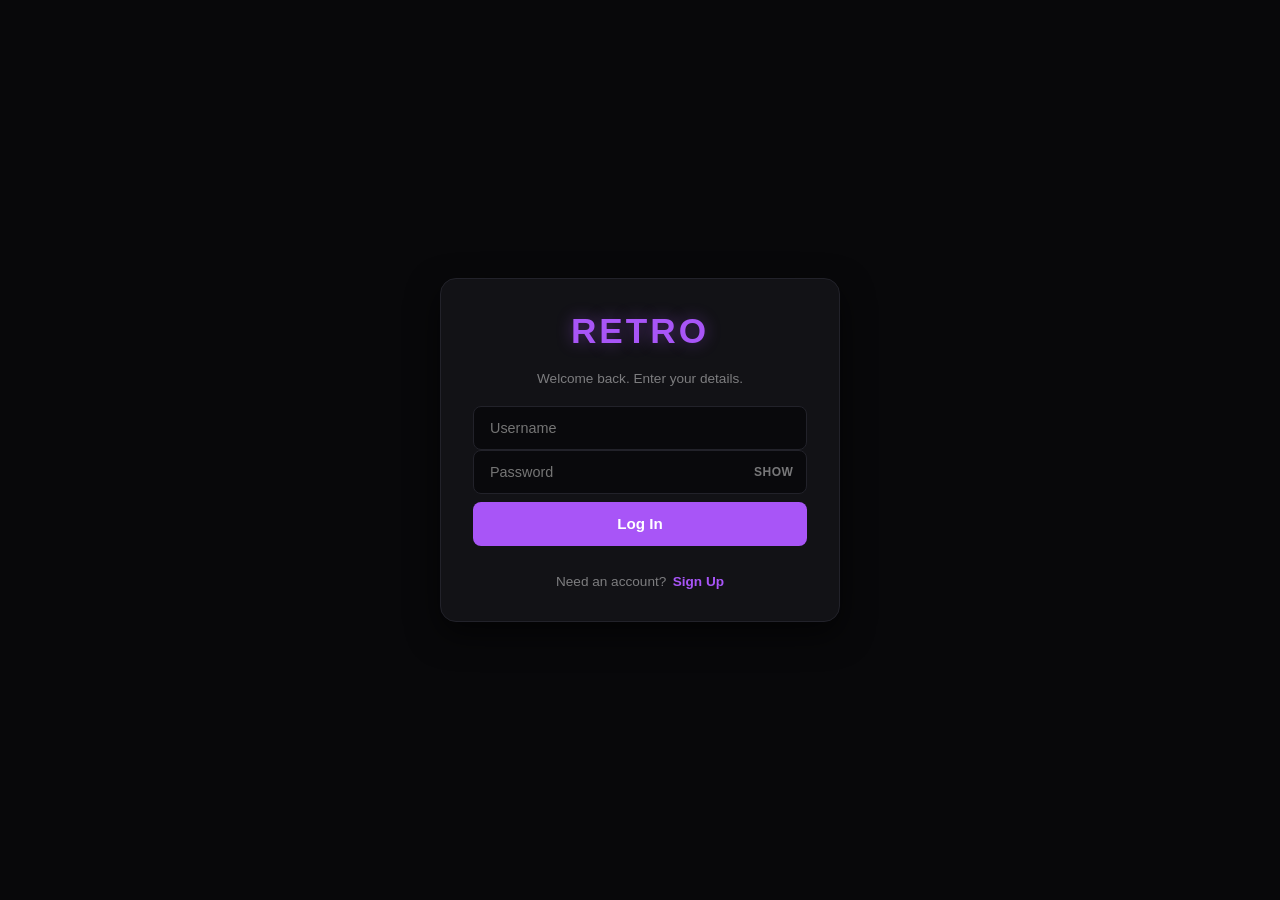
==== index.html @ e009e1a7 "Refactor handleCodeJoin and loadInbox functions" ====
<!DOCTYPE html>
<html lang="en">
<head>
<meta charset="UTF-8">
<meta name="viewport" content="width=device-width,initial-scale=1.0,maximum-scale=1.0,user-scalable=no">
<title>Inbox</title>
<link rel="stylesheet" href="style.css">
<link rel="manifest" href="manifest.json">
<link rel="icon" type="image/png" href="icon.png">
<link rel="apple-touch-icon" href="icon.png">
<meta name="theme-color" content="#000000">
<meta property="og:title" content="Retro">
<meta property="og:description" content="Chat freely and securely">
<meta property="og:image" content="icon.png">
<meta property="og:type" content="webapp">
</head>
<body class="inbox-page">

<div class="inbox-app-wrapper">
<header class="inbox-header">
<div class="inbox-brand">RETRO</div>
<div class="inbox-header-actions">
<button id="profile-btn" class="inbox-user-pill">User</button>
<button id="logout-btn" class="inbox-logout-btn">Logout</button>
</div>
</header>

<div class="code-search-box">
<div class="code-input-wrapper">
<input type="text" id="join-code-input" class="code-join-field" placeholder="ENTER CHAT CODE..." maxlength="12">
<button id="join-code-btn" class="join-btn">Search</button>
</div>
<div id="code-error" class="code-error-msg"></div>
</div>

<div class="inbox-section">
<div class="inbox-section-title"><span>DIRECT MESSAGES</span></div>
<div id="inbox-list" class="chat-list"><div class="empty-state">No direct messages yet.</div></div>
</div>
</div>

<div id="avatar-modal" class="retro-modal-overlay">
<div class="retro-modal-content avatar-view-content"><img id="modal-avatar-img" src="" alt="Avatar View"></div>
</div>

<div id="notif-modal" class="retro-modal-overlay">
<div class="retro-modal-content">
<h3>Enable Notifications</h3>
<p class="notif-modal-text">Get notified instantly when someone messages you on RETRO.</p>
<div class="modal-actions-row">
<button id="enable-notifs-btn" class="modal-submit-btn">Enable</button>
<button id="dismiss-notifs-btn" class="inbox-user-pill">Dismiss</button>
</div>
</div>
</div>

<script>
const API_BASE_URL='https://retro-backend-hnsv.onrender.com';
let activeUser='';

function logout(){localStorage.removeItem('username');localStorage.removeItem('retro_session');window.location.href='auth.html'}

function cleanPreviewText(text){
if(!text)return'';
let clean=text.trim();
if(clean.startsWith('[reply:')){const i=clean.indexOf(']');if(i!==-1)clean=clean.substring(i+1).trim()}
if(clean.includes('data:image/')||clean.startsWith('data:image'))return'🎨 Sticker';
if(clean.startsWith('[img]'))return'📷 Photo';
if(clean.startsWith('[sticker]'))return'🎨 Sticker';
if(clean.startsWith('[audio]'))return'🎙️ Voice note';
return clean;
}

async function fetchWithRetry(url,options={},retries=2,delay=1500){
let lastError;
for(let i=0;i<=retries;i++){
try{
const res=await fetch(url,options);
if(res.ok)return res;
lastError=new Error(`Server returned ${res.status}`);
}catch(err){lastError=err}
if(i<retries)await new Promise(r=>setTimeout(r,delay));
}
throw lastError||new Error('Network request failed');
}

function getChatCode(user){
let hash=0,str=user.toLowerCase().replace('@','')+'_retro_secret_salt';
for(let i=0;i<str.length;i++){hash=(hash<<5)-hash+str.charCodeAt(i);hash|=0}
return`RETRO-${Math.abs(hash).toString(36).toUpperCase().substring(0,5)}`;
}

window.addEventListener('DOMContentLoaded',()=>{
const rawActive=localStorage.getItem('username')||localStorage.getItem('retro_session')||'';
activeUser=rawActive.trim().replace('@','');
if(!activeUser){window.location.href='auth.html';return}

const profileBtn=document.getElementById('profile-btn'),logoutBtn=document.getElementById('logout-btn');
if(profileBtn){profileBtn.textContent=activeUser;profileBtn.addEventListener('click',()=>window.location.href='profile.html')}
if(logoutBtn)logoutBtn.addEventListener('click',logout);

const joinCodeInput=document.getElementById('join-code-input'),joinCodeBtn=document.getElementById('join-code-btn'),codeError=document.getElementById('code-error');

async function handleCodeJoin(){
const inputCode=joinCodeInput.value.trim().toUpperCase();
if(!inputCode)return;

joinCodeBtn.disabled=true;
joinCodeBtn.textContent='Searching...';
if(codeError)codeError.style.display='none';

try{
const res=await fetchWithRetry(`${API_BASE_URL}/api/users`);
const users=await res.json();
const userList=Array.isArray(users)?users:(users.users||users.data||[]);

const matchedUser=userList.find(u=>{
const username=(typeof u==='string'?u:u.username||u.name||'').trim().replace('@','');
return username&&getChatCode(username)===inputCode;
});

if(matchedUser){
const targetUsername=(typeof matchedUser==='string'?matchedUser:(matchedUser.username||matchedUser.name)).trim().replace('@','');

if(targetUsername.toLowerCase()===activeUser.toLowerCase()){
if(codeError){codeError.textContent='You cannot chat with yourself!';codeError.style.display='block'}
joinCodeBtn.disabled=false;
joinCodeBtn.textContent='Search';
return;
}

window.location.href=`chat.html?user=${encodeURIComponent(targetUsername)}`;
}else{
if(codeError){codeError.textContent='Invalid Code. Check and Try again';codeError.style.display='block'}
joinCodeBtn.disabled=false;
joinCodeBtn.textContent='Search';
}
}catch(err){
console.error('Error resolving code:',err);
if(codeError){codeError.textContent='Invalid Code. Check and Try again';codeError.style.display='block'}
joinCodeBtn.disabled=false;
joinCodeBtn.textContent='Search';
}
}

if(joinCodeBtn)joinCodeBtn.addEventListener('click',handleCodeJoin);
if(joinCodeInput)joinCodeInput.addEventListener('keypress',e=>{if(e.key==='Enter')handleCodeJoin()});

const dismissNotifsBtn=document.getElementById('dismiss-notifs-btn');
if(dismissNotifsBtn)dismissNotifsBtn.addEventListener('click',()=>document.getElementById('notif-modal')?.classList.remove('active'));

loadInbox();
setInterval(loadInbox,4000);
});

async function loadInbox(){
if(!activeUser)return;

const inboxList=document.getElementById('inbox-list');
if(!inboxList)return;

const emptyNoticeHtml='<div class="empty-state">No direct messages yet.</div>';

try{
const response=await fetch(`${API_BASE_URL}/api/conversations?username=${encodeURIComponent(activeUser)}`);
if(!response.ok)return;

const data=await response.json();
const conversations=data.conversations||[];

if(!conversations.length){
inboxList.innerHTML=emptyNoticeHtml;
return;
}

const conversationData=await Promise.all(conversations.map(async conv=>{
const otherUser=conv.other_user;
let pfpUrl=localStorage.getItem(`retro_pfp_${otherUser.toLowerCase()}`);

try{
const userRes=await fetch(`${API_BASE_URL}/api/users/${encodeURIComponent(otherUser)}?t=${Date.now()}`);
if(userRes.ok){
const userData=await userRes.json();
const freshPfp=userData.pfpUrl||userData.photoURL||userData.pfp||userData.avatar||userData.profile_picture||userData.profilePic||userData.image;
if(freshPfp){
pfpUrl=freshPfp;
localStorage.setItem(`retro_pfp_${otherUser.toLowerCase()}`,freshPfp);
}
}
}catch(err){console.error(`Error loading avatar for ${otherUser}:`,err)}

return{...conv,pfpUrl};
}));

inboxList.innerHTML=conversationData.map(conv=>{
const otherUser=conv.other_user,cachedPfp=conv.pfpUrl;

return`<div class="chat-card" onclick="window.location.href='chat.html?user=${encodeURIComponent(otherUser)}'">
<div class="inbox-card-avatar">
${cachedPfp?`<img src="${cachedPfp}" class="inbox-avatar-img" alt="${otherUser}" onerror="this.style.display='none';this.nextElementSibling.style.display='flex';"><span style="display:none;">${otherUser.charAt(0).toUpperCase()}</span>`:`<span>${otherUser.charAt(0).toUpperCase()}</span>`}
</div>
<div class="inbox-card-content">
<div class="inbox-card-header"><div class="inbox-card-username">${otherUser}</div></div>
<div class="inbox-card-preview">${cleanPreviewText(conv.last_message)}</div>
</div>
</div>`;
}).join('');

}catch(err){
console.error('Error loading inbox:',err);
}
}
</script>
</body>
</html>
---- style.css ----
/* ==========================================================================
   1. RESET & CORE VARIABLES
   ========================================================================== */
:root {
  --bg-color: #08080a;
  --card-bg: #121216;
  --card-border: #22222a;
  --accent-purple: #a855f7;
  --accent-purple-glow: rgba(168, 85, 247, 0.4);
  --accent-hover: #7c3aed;
  --text-main: #ffffff;
  --text-sub: rgba(255, 255, 255, 0.45);
  --error-red: #ef4444;
  --glass-bg: rgba(255, 255, 255, 0.03);
  --glass-border: rgba(255, 255, 255, 0.08);
  --glass-blur: blur(16px);
}

* {
  box-sizing: border-box;
  margin: 0;
  padding: 0;
  font-family: -apple-system, BlinkMacSystemFont, "Segoe UI", Roboto, Helvetica, Arial, sans-serif;
  /* Prevent Android blue tap highlight for native feel */
  -webkit-tap-highlight-color: transparent; 
}

html, body {
  background-color: var(--bg-color);
  color: var(--text-main);
  width: 100%;
  overflow-x: hidden;
}

/* ==========================================================================
   2. AUTHENTICATION (AUTH.HTML)
   ========================================================================== */
body.auth-body {
  min-height: 100vh;
  min-height: 100dvh;
  padding: 1rem;
  display: flex;
  justify-content: center;
  align-items: center;
  overflow-y: auto; /* Allow scroll on very tiny screens */
}

.auth-card {
  width: 100%;
  max-width: 400px;
  background: var(--card-bg);
  border: 1px solid var(--card-border);
  border-radius: 16px;
  padding: 2rem;
  display: flex;
  flex-direction: column;
  gap: 1.25rem;
  box-shadow: 0 12px 32px rgba(0, 0, 0, 0.6);
  text-align: center;
}

.auth-card .logo {
  font-size: 2.2rem;
  font-weight: 900;
  letter-spacing: 3px;
  color: var(--accent-purple);
  text-shadow: 0 0 16px var(--accent-purple-glow);
  user-select: none;
}

.auth-subtitle {
  font-size: 0.85rem;
  color: var(--text-sub);
}

.auth-card .form-group {
  position: relative;
  display: flex;
  flex-direction: column;
  gap: 0.4rem;
  width: 100%;
}

.input-field {
  width: 100%;
  background: #09090c;
  border: 1px solid var(--card-border);
  color: #fff;
  padding: 0.8rem 1rem;
  padding-right: 3.5rem;
  border-radius: 8px;
  font-size: 0.9rem;
  outline: none;
  transition: border-color 0.2s ease, box-shadow 0.2s ease;
}

.input-field:focus {
  border-color: var(--accent-purple);
  box-shadow: 0 0 10px var(--accent-purple-glow);
}

.toggle-password {
  position: absolute;
  right: 0.85rem;
  top: 50%;
  transform: translateY(-50%);
  font-size: 0.75rem;
  font-weight: 700;
  color: var(--text-sub);
  cursor: pointer;
  user-select: none;
  letter-spacing: 0.5px;
  transition: color 0.2s ease;
  touch-action: manipulation;
}

.toggle-password:hover {
  color: var(--accent-purple);
}

.auth-btn {
  width: 100%;
  background: var(--accent-purple);
  border: none;
  color: #fff;
  padding: 0.85rem;
  border-radius: 8px;
  font-weight: 800;
  font-size: 0.95rem;
  cursor: pointer;
  margin-top: 0.5rem;
  transition: background 0.2s ease, box-shadow 0.2s ease;
  touch-action: manipulation;
  user-select: none;
}

.auth-btn:hover {
  background: var(--accent-hover);
  box-shadow: 0 0 14px var(--accent-purple-glow);
}

.auth-btn:disabled {
  opacity: 0.6;
  cursor: not-allowed;
}

.error-msg {
  font-size: 0.8rem;
  text-align: center;
  display: none;
  word-break: break-word;
}

.switch-mode {
  font-size: 0.85rem;
  color: var(--text-sub);
  display: flex;
  justify-content: center;
  gap: 0.4rem;
  margin-top: 0.5rem;
  user-select: none;
}

.switch-link {
  color: var(--accent-purple);
  font-weight: 700;
  cursor: pointer;
  transition: color 0.2s ease;
  touch-action: manipulation;
}

.switch-link:hover {
  color: #c4b5fd;
  text-decoration: underline;
}

/* ==========================================================================
   3. INBOX PAGE (INDEX.HTML)
   ========================================================================== */
body.inbox-page {
  height: 100vh;
  height: 100dvh;
  overflow: hidden; /* Lock body scrolling for native app feel */
}

.inbox-app-wrapper {
  width: 100%;
  max-width: 100%; /* Stretch edge-to-edge completely */
  height: 100%;
  display: flex;
  flex-direction: column;
  gap: 1rem;
  padding: 1rem;
}

.inbox-header {
  display: flex;
  justify-content: space-between;
  align-items: center;
  
  /* Optimized spacing and padding for the sticky layout */
  padding-top: 4px;
  padding-bottom: 12px; 
  margin-bottom: 2px;
  border-bottom: 1px solid rgba(255, 255, 255, 0.1);
  
  /* Makes it static at the top like a native app */
  position: sticky;
  top: 0;
  
  /* Prevents scrolling messages from showing behind the header */
  background-color: var(--bg-color); 
  z-index: 100; 
  
  flex-shrink: 0;
  user-select: none;
}

.inbox-brand {
  font-size: 1.5rem;
  font-weight: 900;
  letter-spacing: 2px;
  color: var(--accent-purple);
  text-shadow: 0 0 12px var(--accent-purple-glow);
}

.inbox-header-actions {
  display: flex;
  gap: 0.5rem;
}

.inbox-user-pill, .inbox-logout-btn {
  background: var(--card-bg);
  border: 1px solid var(--card-border);
  color: var(--text-main);
  padding: 0.45rem 0.85rem;
  border-radius: 8px;
  font-weight: 600;
  font-size: 0.85rem;
  cursor: pointer;
  transition: all 0.2s ease;
  touch-action: manipulation;
}

.inbox-user-pill:hover, .inbox-logout-btn:hover {
  border-color: var(--accent-purple);
  background: rgba(168, 85, 247, 0.1);
}

.code-search-box {
  background-color: var(--card-bg);
  border: 1px solid var(--card-border);
  border-radius: 12px;
  padding: 0.75rem 0.85rem;
  display: flex;
  flex-direction: column;
  gap: 0.5rem;
  flex-shrink: 0;
}

.code-input-wrapper {
  display: flex;
  gap: 0.5rem;
}

.code-join-field {
  flex: 1;
  background: #09090c;
  border: 1px solid var(--card-border);
  color: #fff;
  padding: 0.75rem 1rem;
  border-radius: 8px;
  font-size: 0.85rem;
  letter-spacing: 1px;
  text-transform: uppercase;
  outline: none;
  transition: border-color 0.2s ease, box-shadow 0.2s ease;
}

.code-join-field:focus {
  border-color: var(--accent-purple);
  box-shadow: 0 0 10px var(--accent-purple-glow);
}

.join-btn {
  background: var(--accent-purple);
  border: none;
  color: #fff;
  padding: 0.75rem 1.25rem;
  border-radius: 8px;
  font-weight: 700;
  cursor: pointer;
  transition: background 0.2s ease;
  white-space: nowrap;
  touch-action: manipulation;
  user-select: none;
}

.join-btn:hover {
  background: var(--accent-hover);
}

.join-btn:disabled {
  opacity: 0.6;
  cursor: not-allowed;
}

.code-error-msg {
  color: var(--error-red);
  font-size: 0.8rem;
  display: none;
}

.inbox-section {
  flex: 1; /* Take up remaining height */
  display: flex;
  flex-direction: column;
  gap: 0.5rem;
  min-height: 0; /* Critical fix for nested flexbox scrolling */
}

.inbox-section-title {
  display: flex;
  justify-content: space-between;
  align-items: center;
  font-size: 0.75rem;
  font-weight: 700;
  letter-spacing: 1px;
  color: var(--text-sub);
  flex-shrink: 0;
  user-select: none;
  padding: 0 0.2rem;
}

.chat-list {
  flex: 1;
  display: flex;
  flex-direction: column;
  gap: 0.6rem;
  overflow-y: auto; /* Scroll only this container */
  -webkit-overflow-scrolling: touch; /* Momentum scrolling for iOS */
  padding-bottom: 1.25rem;
  padding-right: 4px;
  padding-left: 2px;
}

/* Custom Scrollbar for Inbox List */
.chat-list::-webkit-scrollbar {
  width: 4px;
}
.chat-list::-webkit-scrollbar-thumb {
  background: var(--glass-border);
  border-radius: 10px;
}
.chat-list::-webkit-scrollbar-track {
  background: transparent;
}

.chat-card {
  background: var(--card-bg);
  border: 1px solid var(--card-border);
  padding: 0.75rem 0.85rem;
  border-radius: 12px;
  display: flex;
  align-items: center;
  gap: 0.8rem;
  cursor: pointer;
  transition: all 0.2s ease;
  flex-shrink: 0;
  user-select: none;
  touch-action: manipulation;
}

.chat-card:hover {
  border-color: rgba(168, 85, 247, 0.5);
  background: rgba(255, 255, 255, 0.02);
}

.inbox-card-avatar {
  width: 44px;
  height: 44px;
  border-radius: 50%;
  background: rgba(168, 85, 247, 0.15);
  border: 1px solid rgba(168, 85, 247, 0.3);
  display: flex;
  align-items: center;
  justify-content: center;
  font-weight: 700;
  color: var(--accent-purple);
  flex-shrink: 0;
  overflow: hidden;
}

.inbox-avatar-img {
  width: 100%;
  height: 100%;
  object-fit: cover;
}

.inbox-card-content {
  flex: 1;
  overflow: hidden;
}

.inbox-card-header {
  display: flex;
  justify-content: space-between;
  align-items: center;
}

.inbox-card-username {
  font-weight: 700;
  font-size: 0.95rem;
  color: #ffffff;
}

.inbox-card-preview {
  font-size: 0.82rem;
  color: var(--text-sub);
  white-space: nowrap;
  overflow: hidden;
  text-overflow: ellipsis;
  margin-top: 2px;
}

.empty-state {
  font-size: 0.82rem;
  color: var(--text-sub);
  font-style: italic;
  padding: 1rem;
  background: var(--glass-bg);
  border: 1px dashed var(--glass-border);
  border-radius: 10px;
  text-align: center;
  user-select: none;
}

/* ==========================================================================
   4. MODALS & OVERLAYS
   ========================================================================== */
.retro-modal-overlay {
  display: none;
  position: fixed;
  top: 0;
  left: 0;
  width: 100vw;
  height: 100vh;
  height: 100dvh;
  background: rgba(0, 0, 0, 0.8);
  backdrop-filter: var(--glass-blur);
  -webkit-backdrop-filter: var(--glass-blur);
  z-index: 1000;
  justify-content: center;
  align-items: center;
  padding: 1rem;
}

.retro-modal-overlay.active {
  display: flex;
}

.retro-modal-content {
  background: var(--card-bg);
  border: 1px solid var(--card-border);
  border-radius: 14px;
  width: 100%;
  max-width: 400px;
  padding: 1.25rem;
  display: flex;
  flex-direction: column;
  gap: 1rem;
  box-shadow: 0 10px 25px rgba(0, 0, 0, 0.7);
}

.modal-submit-btn {
  background: var(--accent-purple);
  border: none;
  color: #fff;
  padding: 0.75rem;
  border-radius: 8px;
  font-weight: 700;
  cursor: pointer;
  width: 100%;
  touch-action: manipulation;
  user-select: none;
}

.modal-submit-btn:hover {
  background: var(--accent-hover);
}

.notif-modal-text {
  font-size: 0.85rem;
  color: var(--text-sub);
}

.modal-actions-row {
  display: flex;
  gap: 10px;
}
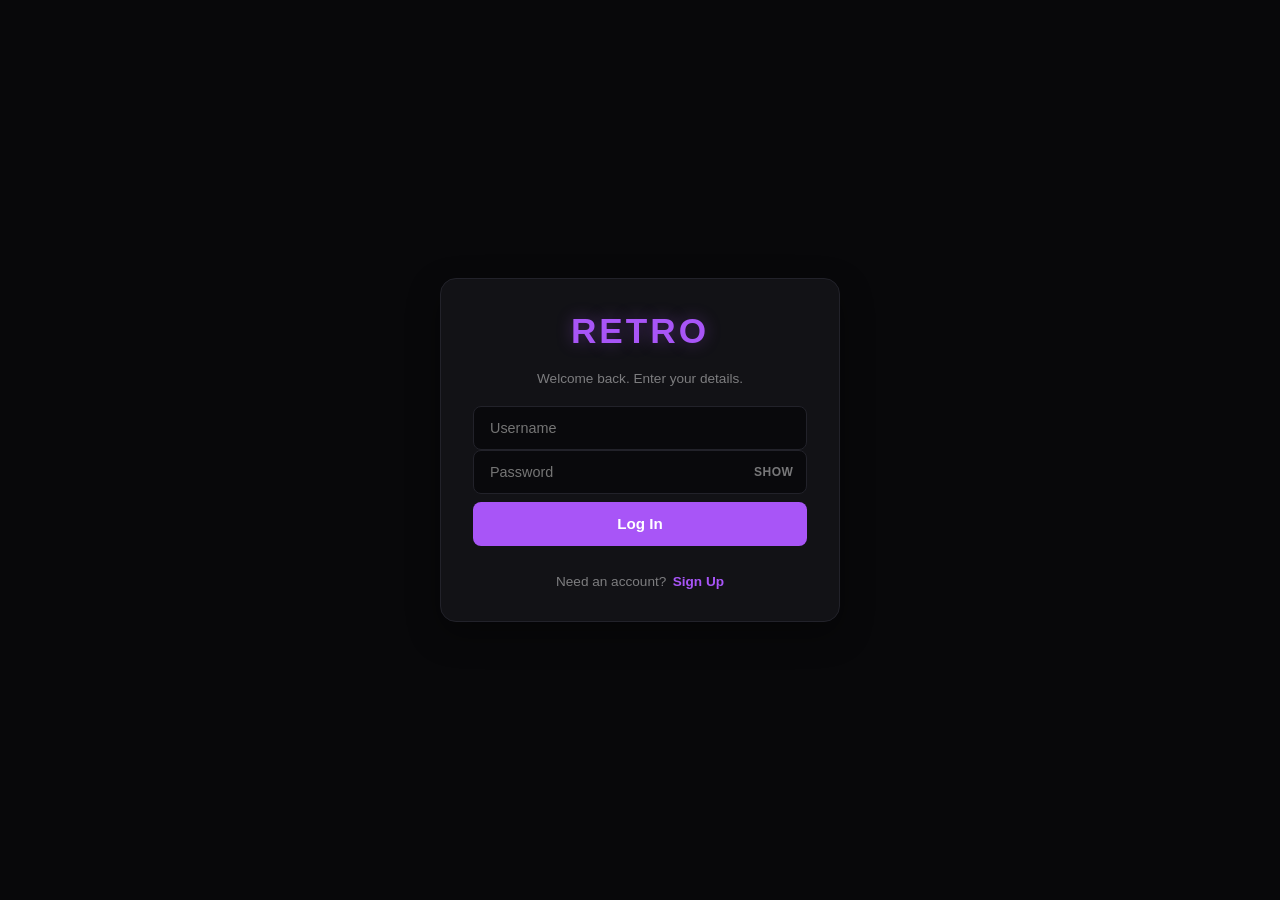
==== commit 69ef209c: "Update index.html" ====
--- a/index.html
+++ b/index.html
@@ -13,29 +13,40 @@
 <meta property="og:description" content="Chat freely and securely">
 <meta property="og:image" content="icon.png">
 <meta property="og:type" content="webapp">
+  <script src="theme.js"></script>
 </head>
 <body class="inbox-page">
 
 <div class="inbox-app-wrapper">
 <header class="inbox-header">
 <div class="inbox-brand">RETRO</div>
-<div class="inbox-header-actions">
-<button id="profile-btn" class="inbox-user-pill">User</button>
-<button id="logout-btn" class="inbox-logout-btn">Logout</button>
+<div class="inbox-header-icons">
+<button id="search-btn" class="header-icon-btn" aria-label="Search">
+<svg viewBox="0 0 24 24"><circle cx="11" cy="11" r="6.5"/><path d="m16 16 5 5"/></svg>
+</button>
+<button id="profile-btn" class="header-icon-btn" aria-label="Profile">
+<svg viewBox="0 0 24 24"><circle cx="12" cy="8" r="3.5"/><path d="M5 21c.7-4 3-6 7-6s6.3 2 7 6"/></svg>
+</button>
 </div>
 </header>
-
-<div class="code-search-box">
-<div class="code-input-wrapper">
-<input type="text" id="join-code-input" class="code-join-field" placeholder="ENTER CHAT CODE..." maxlength="12">
-<button id="join-code-btn" class="join-btn">Search</button>
-</div>
-<div id="code-error" class="code-error-msg"></div>
-</div>
 
 <div class="inbox-section">
 <div class="inbox-section-title"><span>DIRECT MESSAGES</span></div>
 <div id="inbox-list" class="chat-list"><div class="empty-state">No direct messages yet.</div></div>
+</div>
+</div>
+
+<!-- SEARCH MODAL -->
+<div id="search-modal" class="retro-modal-overlay">
+<div class="retro-modal-content search-modal-content">
+<button id="close-search-btn" class="modal-close-btn">×</button>
+<h3>Find Someone</h3>
+<p class="notif-modal-text">Enter their private chat code.</p>
+<div class="code-input-wrapper">
+<input type="text" id="join-code-input" class="code-join-field" placeholder="RETRO-XXXXX" maxlength="11">
+<button id="join-code-btn" class="join-btn">Search</button>
+</div>
+<div id="code-error" class="code-error-msg"></div>
 </div>
 </div>
 
@@ -54,11 +65,27 @@
 </div>
 </div>
 
+<nav class="bottom-nav">
+<a href="index.html" class="bottom-nav-item active">
+<span class="bottom-nav-icon"><svg viewBox="0 0 24 24"><path d="M4 5h16v11H8l-4 4V5Z"/><path d="M8 9h8M8 12h5"/></svg></span><span>Chats</span>
+</a>
+
+<a href="groups.html" class="bottom-nav-item">
+<span class="bottom-nav-icon"><svg viewBox="0 0 24 24"><circle cx="9" cy="8" r="3"/><circle cx="17" cy="9" r="2.5"/><path d="M3.5 20c.5-4 2.3-6 5.5-6s5 2 5.5 6M14 15c3-.5 5.5 1.2 6.5 5"/></svg></span><span>Groups</span>
+</a>
+
+<a href="calls.html" class="bottom-nav-item">
+<span class="bottom-nav-icon"><svg viewBox="0 0 24 24"><path d="M7 4l3 3-2 2c1.2 2.5 3.5 4.8 6 6l2-2 3 3-1.5 2c-.5.7-1.4 1-2.2.8C9.5 17.5 6.5 14.5 5.2 8.7 5 7.9 5.3 7 6 6.5L7 4Z"/></svg></span><span>Calls</span>
+</a>
+
+<a href="games.html" class="bottom-nav-item">
+<span class="bottom-nav-icon"><svg viewBox="0 0 24 24"><path d="M6.5 8h11c2.2 0 3.7 1.6 4 3.7l.5 3.8c.3 2.1-1.3 3.5-3 2.5l-3.2-2H8.2l-3.2 2c-1.7 1-3.3-.4-3-2.5l.5-3.8C2.8 9.6 4.3 8 6.5 8Z"/><path d="M7 11v4M5 13h4M16.5 12.5h.01M19 14.5h.01"/></svg></span><span>Games</span>
+</a>
+</nav>
+
 <script>
 const API_BASE_URL='https://retro-backend-hnsv.onrender.com';
 let activeUser='';
-
-function logout(){localStorage.removeItem('username');localStorage.removeItem('retro_session');window.location.href='auth.html'}
 
 function cleanPreviewText(text){
 if(!text)return'';
@@ -74,11 +101,8 @@
 async function fetchWithRetry(url,options={},retries=2,delay=1500){
 let lastError;
 for(let i=0;i<=retries;i++){
-try{
-const res=await fetch(url,options);
-if(res.ok)return res;
-lastError=new Error(`Server returned ${res.status}`);
-}catch(err){lastError=err}
+try{const res=await fetch(url,options);if(res.ok)return res;lastError=new Error(`Server returned ${res.status}`)}
+catch(err){lastError=err}
 if(i<retries)await new Promise(r=>setTimeout(r,delay));
 }
 throw lastError||new Error('Network request failed');
@@ -95,25 +119,25 @@
 activeUser=rawActive.trim().replace('@','');
 if(!activeUser){window.location.href='auth.html';return}
 
-const profileBtn=document.getElementById('profile-btn'),logoutBtn=document.getElementById('logout-btn');
-if(profileBtn){profileBtn.textContent=activeUser;profileBtn.addEventListener('click',()=>window.location.href='profile.html')}
-if(logoutBtn)logoutBtn.addEventListener('click',logout);
-
-const joinCodeInput=document.getElementById('join-code-input'),joinCodeBtn=document.getElementById('join-code-btn'),codeError=document.getElementById('code-error');
+document.getElementById('profile-btn')?.addEventListener('click',()=>window.location.href='profile.html');
+
+const modal=document.getElementById('search-modal');
+const searchInput=document.getElementById('join-code-input');
+const searchBtn=document.getElementById('join-code-btn');
+const codeError=document.getElementById('code-error');
+
+document.getElementById('search-btn')?.addEventListener('click',()=>{modal.classList.add('active');searchInput.focus()});
+document.getElementById('close-search-btn')?.addEventListener('click',()=>modal.classList.remove('active'));
 
 async function handleCodeJoin(){
-const inputCode=joinCodeInput.value.trim().toUpperCase();
+const inputCode=searchInput.value.trim().toUpperCase();
 if(!inputCode)return;
-
-joinCodeBtn.disabled=true;
-joinCodeBtn.textContent='Searching...';
-if(codeError)codeError.style.display='none';
+searchBtn.disabled=true;searchBtn.textContent='...';codeError.style.display='none';
 
 try{
 const res=await fetchWithRetry(`${API_BASE_URL}/api/users`);
 const users=await res.json();
 const userList=Array.isArray(users)?users:(users.users||users.data||[]);
-
 const matchedUser=userList.find(u=>{
 const username=(typeof u==='string'?u:u.username||u.name||'').trim().replace('@','');
 return username&&getChatCode(username)===inputCode;
@@ -121,33 +145,21 @@
 
 if(matchedUser){
 const targetUsername=(typeof matchedUser==='string'?matchedUser:(matchedUser.username||matchedUser.name)).trim().replace('@','');
-
 if(targetUsername.toLowerCase()===activeUser.toLowerCase()){
-if(codeError){codeError.textContent='You cannot chat with yourself!';codeError.style.display='block'}
-joinCodeBtn.disabled=false;
-joinCodeBtn.textContent='Search';
-return;
-}
-
-window.location.href=`chat.html?user=${encodeURIComponent(targetUsername)}`;
+codeError.textContent='You cannot chat with yourself!';codeError.style.display='block';
+}else window.location.href=`chat.html?user=${encodeURIComponent(targetUsername)}`;
 }else{
-if(codeError){codeError.textContent='Invalid Code. Check and Try again';codeError.style.display='block'}
-joinCodeBtn.disabled=false;
-joinCodeBtn.textContent='Search';
+codeError.textContent='Invalid Code. Check and Try again';codeError.style.display='block';
 }
 }catch(err){
-console.error('Error resolving code:',err);
-if(codeError){codeError.textContent='Invalid Code. Check and Try again';codeError.style.display='block'}
-joinCodeBtn.disabled=false;
-joinCodeBtn.textContent='Search';
-}
-}
-
-if(joinCodeBtn)joinCodeBtn.addEventListener('click',handleCodeJoin);
-if(joinCodeInput)joinCodeInput.addEventListener('keypress',e=>{if(e.key==='Enter')handleCodeJoin()});
-
-const dismissNotifsBtn=document.getElementById('dismiss-notifs-btn');
-if(dismissNotifsBtn)dismissNotifsBtn.addEventListener('click',()=>document.getElementById('notif-modal')?.classList.remove('active'));
+console.error(err);codeError.textContent='Invalid Code. Check and Try again';codeError.style.display='block';
+}
+searchBtn.disabled=false;searchBtn.textContent='Search';
+}
+
+searchBtn?.addEventListener('click',handleCodeJoin);
+searchInput?.addEventListener('keypress',e=>{if(e.key==='Enter')handleCodeJoin()});
+document.getElementById('dismiss-notifs-btn')?.addEventListener('click',()=>document.getElementById('notif-modal')?.classList.remove('active'));
 
 loadInbox();
 setInterval(loadInbox,4000);
@@ -155,61 +167,42 @@
 
 async function loadInbox(){
 if(!activeUser)return;
-
 const inboxList=document.getElementById('inbox-list');
 if(!inboxList)return;
-
-const emptyNoticeHtml='<div class="empty-state">No direct messages yet.</div>';
-
 try{
 const response=await fetch(`${API_BASE_URL}/api/conversations?username=${encodeURIComponent(activeUser)}`);
 if(!response.ok)return;
-
-const data=await response.json();
-const conversations=data.conversations||[];
-
-if(!conversations.length){
-inboxList.innerHTML=emptyNoticeHtml;
-return;
-}
+const data=await response.json(),conversations=data.conversations||[];
+if(!conversations.length){inboxList.innerHTML='<div class="empty-state">No direct messages yet.</div>';return}
 
 const conversationData=await Promise.all(conversations.map(async conv=>{
 const otherUser=conv.other_user;
 let pfpUrl=localStorage.getItem(`retro_pfp_${otherUser.toLowerCase()}`);
-
 try{
 const userRes=await fetch(`${API_BASE_URL}/api/users/${encodeURIComponent(otherUser)}?t=${Date.now()}`);
 if(userRes.ok){
 const userData=await userRes.json();
 const freshPfp=userData.pfpUrl||userData.photoURL||userData.pfp||userData.avatar||userData.profile_picture||userData.profilePic||userData.image;
-if(freshPfp){
-pfpUrl=freshPfp;
-localStorage.setItem(`retro_pfp_${otherUser.toLowerCase()}`,freshPfp);
-}
-}
-}catch(err){console.error(`Error loading avatar for ${otherUser}:`,err)}
-
+if(freshPfp){pfpUrl=freshPfp;localStorage.setItem(`retro_pfp_${otherUser.toLowerCase()}`,freshPfp)}
+}
+}catch(err){console.error(err)}
 return{...conv,pfpUrl};
 }));
 
 inboxList.innerHTML=conversationData.map(conv=>{
 const otherUser=conv.other_user,cachedPfp=conv.pfpUrl;
-
 return`<div class="chat-card" onclick="window.location.href='chat.html?user=${encodeURIComponent(otherUser)}'">
-<div class="inbox-card-avatar">
-${cachedPfp?`<img src="${cachedPfp}" class="inbox-avatar-img" alt="${otherUser}" onerror="this.style.display='none';this.nextElementSibling.style.display='flex';"><span style="display:none;">${otherUser.charAt(0).toUpperCase()}</span>`:`<span>${otherUser.charAt(0).toUpperCase()}</span>`}
-</div>
-<div class="inbox-card-content">
-<div class="inbox-card-header"><div class="inbox-card-username">${otherUser}</div></div>
-<div class="inbox-card-preview">${cleanPreviewText(conv.last_message)}</div>
-</div>
+<div class="inbox-card-avatar">${cachedPfp?`<img src="${cachedPfp}" class="inbox-avatar-img" alt="${otherUser}" onerror="this.style.display='none';this.nextElementSibling.style.display='flex';"><span style="display:none;">${otherUser.charAt(0).toUpperCase()}</span>`:`<span>${otherUser.charAt(0).toUpperCase()}</span>`}</div>
+<div class="inbox-card-content"><div class="inbox-card-header"><div class="inbox-card-username">${otherUser}</div></div><div class="inbox-card-preview">${cleanPreviewText(conv.last_message)}</div></div>
 </div>`;
 }).join('');
-
-}catch(err){
-console.error('Error loading inbox:',err);
-}
-}
+}catch(err){console.error('Error loading inbox:',err)}
+}
+  
+if('serviceWorker' in navigator) {
+  navigator.serviceWorker.register('sw.js');
+}
+
 </script>
 </body>
 </html>
--- a/style.css
+++ b/style.css
@@ -1,500 +1,694 @@
-/* ==========================================================================
-   1. RESET & CORE VARIABLES
-   ========================================================================== */
-:root {
-  --bg-color: #08080a;
-  --card-bg: #121216;
-  --card-border: #22222a;
-  --accent-purple: #a855f7;
-  --accent-purple-glow: rgba(168, 85, 247, 0.4);
-  --accent-hover: #7c3aed;
-  --text-main: #ffffff;
-  --text-sub: rgba(255, 255, 255, 0.45);
-  --error-red: #ef4444;
-  --glass-bg: rgba(255, 255, 255, 0.03);
-  --glass-border: rgba(255, 255, 255, 0.08);
-  --glass-blur: blur(16px);
-}
-
-* {
-  box-sizing: border-box;
-  margin: 0;
-  padding: 0;
-  font-family: -apple-system, BlinkMacSystemFont, "Segoe UI", Roboto, Helvetica, Arial, sans-serif;
-  /* Prevent Android blue tap highlight for native feel */
-  -webkit-tap-highlight-color: transparent; 
-}
-
-html, body {
-  background-color: var(--bg-color);
-  color: var(--text-main);
-  width: 100%;
-  overflow-x: hidden;
-}
-
-/* ==========================================================================
-   2. AUTHENTICATION (AUTH.HTML)
-   ========================================================================== */
-body.auth-body {
-  min-height: 100vh;
-  min-height: 100dvh;
-  padding: 1rem;
-  display: flex;
-  justify-content: center;
-  align-items: center;
-  overflow-y: auto; /* Allow scroll on very tiny screens */
-}
-
-.auth-card {
-  width: 100%;
-  max-width: 400px;
-  background: var(--card-bg);
-  border: 1px solid var(--card-border);
-  border-radius: 16px;
-  padding: 2rem;
-  display: flex;
-  flex-direction: column;
-  gap: 1.25rem;
-  box-shadow: 0 12px 32px rgba(0, 0, 0, 0.6);
-  text-align: center;
-}
-
-.auth-card .logo {
-  font-size: 2.2rem;
-  font-weight: 900;
-  letter-spacing: 3px;
-  color: var(--accent-purple);
-  text-shadow: 0 0 16px var(--accent-purple-glow);
-  user-select: none;
-}
-
-.auth-subtitle {
-  font-size: 0.85rem;
-  color: var(--text-sub);
-}
-
-.auth-card .form-group {
-  position: relative;
-  display: flex;
-  flex-direction: column;
-  gap: 0.4rem;
-  width: 100%;
-}
-
-.input-field {
-  width: 100%;
-  background: #09090c;
-  border: 1px solid var(--card-border);
-  color: #fff;
-  padding: 0.8rem 1rem;
-  padding-right: 3.5rem;
-  border-radius: 8px;
-  font-size: 0.9rem;
-  outline: none;
-  transition: border-color 0.2s ease, box-shadow 0.2s ease;
-}
-
-.input-field:focus {
-  border-color: var(--accent-purple);
-  box-shadow: 0 0 10px var(--accent-purple-glow);
-}
-
-.toggle-password {
-  position: absolute;
-  right: 0.85rem;
-  top: 50%;
-  transform: translateY(-50%);
-  font-size: 0.75rem;
-  font-weight: 700;
-  color: var(--text-sub);
-  cursor: pointer;
-  user-select: none;
-  letter-spacing: 0.5px;
-  transition: color 0.2s ease;
-  touch-action: manipulation;
-}
-
-.toggle-password:hover {
-  color: var(--accent-purple);
-}
-
-.auth-btn {
-  width: 100%;
-  background: var(--accent-purple);
-  border: none;
-  color: #fff;
-  padding: 0.85rem;
-  border-radius: 8px;
-  font-weight: 800;
-  font-size: 0.95rem;
-  cursor: pointer;
-  margin-top: 0.5rem;
-  transition: background 0.2s ease, box-shadow 0.2s ease;
-  touch-action: manipulation;
-  user-select: none;
-}
-
-.auth-btn:hover {
-  background: var(--accent-hover);
-  box-shadow: 0 0 14px var(--accent-purple-glow);
-}
-
-.auth-btn:disabled {
-  opacity: 0.6;
-  cursor: not-allowed;
-}
-
-.error-msg {
-  font-size: 0.8rem;
-  text-align: center;
-  display: none;
-  word-break: break-word;
-}
-
-.switch-mode {
-  font-size: 0.85rem;
-  color: var(--text-sub);
-  display: flex;
-  justify-content: center;
-  gap: 0.4rem;
-  margin-top: 0.5rem;
-  user-select: none;
-}
-
-.switch-link {
-  color: var(--accent-purple);
-  font-weight: 700;
-  cursor: pointer;
-  transition: color 0.2s ease;
-  touch-action: manipulation;
-}
-
-.switch-link:hover {
-  color: #c4b5fd;
-  text-decoration: underline;
-}
-
-/* ==========================================================================
-   3. INBOX PAGE (INDEX.HTML)
-   ========================================================================== */
-body.inbox-page {
-  height: 100vh;
-  height: 100dvh;
-  overflow: hidden; /* Lock body scrolling for native app feel */
-}
-
-.inbox-app-wrapper {
-  width: 100%;
-  max-width: 100%; /* Stretch edge-to-edge completely */
-  height: 100%;
-  display: flex;
-  flex-direction: column;
-  gap: 1rem;
-  padding: 1rem;
-}
-
-.inbox-header {
-  display: flex;
-  justify-content: space-between;
-  align-items: center;
-  
-  /* Optimized spacing and padding for the sticky layout */
-  padding-top: 4px;
-  padding-bottom: 12px; 
-  margin-bottom: 2px;
-  border-bottom: 1px solid rgba(255, 255, 255, 0.1);
-  
-  /* Makes it static at the top like a native app */
-  position: sticky;
-  top: 0;
-  
-  /* Prevents scrolling messages from showing behind the header */
-  background-color: var(--bg-color); 
-  z-index: 100; 
-  
-  flex-shrink: 0;
-  user-select: none;
-}
-
-.inbox-brand {
-  font-size: 1.5rem;
-  font-weight: 900;
-  letter-spacing: 2px;
-  color: var(--accent-purple);
-  text-shadow: 0 0 12px var(--accent-purple-glow);
-}
-
-.inbox-header-actions {
-  display: flex;
-  gap: 0.5rem;
-}
-
-.inbox-user-pill, .inbox-logout-btn {
-  background: var(--card-bg);
-  border: 1px solid var(--card-border);
-  color: var(--text-main);
-  padding: 0.45rem 0.85rem;
-  border-radius: 8px;
-  font-weight: 600;
-  font-size: 0.85rem;
-  cursor: pointer;
-  transition: all 0.2s ease;
-  touch-action: manipulation;
-}
-
-.inbox-user-pill:hover, .inbox-logout-btn:hover {
-  border-color: var(--accent-purple);
-  background: rgba(168, 85, 247, 0.1);
-}
-
-.code-search-box {
-  background-color: var(--card-bg);
-  border: 1px solid var(--card-border);
-  border-radius: 12px;
-  padding: 0.75rem 0.85rem;
-  display: flex;
-  flex-direction: column;
-  gap: 0.5rem;
-  flex-shrink: 0;
-}
-
-.code-input-wrapper {
-  display: flex;
-  gap: 0.5rem;
-}
-
-.code-join-field {
-  flex: 1;
-  background: #09090c;
-  border: 1px solid var(--card-border);
-  color: #fff;
-  padding: 0.75rem 1rem;
-  border-radius: 8px;
-  font-size: 0.85rem;
-  letter-spacing: 1px;
-  text-transform: uppercase;
-  outline: none;
-  transition: border-color 0.2s ease, box-shadow 0.2s ease;
-}
-
-.code-join-field:focus {
-  border-color: var(--accent-purple);
-  box-shadow: 0 0 10px var(--accent-purple-glow);
-}
-
-.join-btn {
-  background: var(--accent-purple);
-  border: none;
-  color: #fff;
-  padding: 0.75rem 1.25rem;
-  border-radius: 8px;
-  font-weight: 700;
-  cursor: pointer;
-  transition: background 0.2s ease;
-  white-space: nowrap;
-  touch-action: manipulation;
-  user-select: none;
-}
-
-.join-btn:hover {
-  background: var(--accent-hover);
-}
-
-.join-btn:disabled {
-  opacity: 0.6;
-  cursor: not-allowed;
-}
-
-.code-error-msg {
-  color: var(--error-red);
-  font-size: 0.8rem;
-  display: none;
-}
-
-.inbox-section {
-  flex: 1; /* Take up remaining height */
-  display: flex;
-  flex-direction: column;
-  gap: 0.5rem;
-  min-height: 0; /* Critical fix for nested flexbox scrolling */
-}
-
-.inbox-section-title {
-  display: flex;
-  justify-content: space-between;
-  align-items: center;
-  font-size: 0.75rem;
-  font-weight: 700;
-  letter-spacing: 1px;
-  color: var(--text-sub);
-  flex-shrink: 0;
-  user-select: none;
-  padding: 0 0.2rem;
-}
-
-.chat-list {
-  flex: 1;
-  display: flex;
-  flex-direction: column;
-  gap: 0.6rem;
-  overflow-y: auto; /* Scroll only this container */
-  -webkit-overflow-scrolling: touch; /* Momentum scrolling for iOS */
-  padding-bottom: 1.25rem;
-  padding-right: 4px;
-  padding-left: 2px;
-}
-
-/* Custom Scrollbar for Inbox List */
-.chat-list::-webkit-scrollbar {
-  width: 4px;
-}
-.chat-list::-webkit-scrollbar-thumb {
-  background: var(--glass-border);
-  border-radius: 10px;
-}
-.chat-list::-webkit-scrollbar-track {
-  background: transparent;
-}
-
-.chat-card {
-  background: var(--card-bg);
-  border: 1px solid var(--card-border);
-  padding: 0.75rem 0.85rem;
-  border-radius: 12px;
-  display: flex;
-  align-items: center;
-  gap: 0.8rem;
-  cursor: pointer;
-  transition: all 0.2s ease;
-  flex-shrink: 0;
-  user-select: none;
-  touch-action: manipulation;
-}
-
-.chat-card:hover {
-  border-color: rgba(168, 85, 247, 0.5);
-  background: rgba(255, 255, 255, 0.02);
-}
-
-.inbox-card-avatar {
-  width: 44px;
-  height: 44px;
-  border-radius: 50%;
-  background: rgba(168, 85, 247, 0.15);
-  border: 1px solid rgba(168, 85, 247, 0.3);
-  display: flex;
-  align-items: center;
-  justify-content: center;
-  font-weight: 700;
-  color: var(--accent-purple);
-  flex-shrink: 0;
-  overflow: hidden;
-}
-
-.inbox-avatar-img {
-  width: 100%;
-  height: 100%;
-  object-fit: cover;
-}
-
-.inbox-card-content {
-  flex: 1;
-  overflow: hidden;
-}
-
-.inbox-card-header {
-  display: flex;
-  justify-content: space-between;
-  align-items: center;
-}
-
-.inbox-card-username {
-  font-weight: 700;
-  font-size: 0.95rem;
-  color: #ffffff;
-}
-
-.inbox-card-preview {
-  font-size: 0.82rem;
-  color: var(--text-sub);
-  white-space: nowrap;
-  overflow: hidden;
-  text-overflow: ellipsis;
-  margin-top: 2px;
-}
-
-.empty-state {
-  font-size: 0.82rem;
-  color: var(--text-sub);
-  font-style: italic;
-  padding: 1rem;
-  background: var(--glass-bg);
-  border: 1px dashed var(--glass-border);
-  border-radius: 10px;
-  text-align: center;
-  user-select: none;
-}
-
-/* ==========================================================================
-   4. MODALS & OVERLAYS
-   ========================================================================== */
-.retro-modal-overlay {
-  display: none;
-  position: fixed;
-  top: 0;
-  left: 0;
-  width: 100vw;
-  height: 100vh;
-  height: 100dvh;
-  background: rgba(0, 0, 0, 0.8);
-  backdrop-filter: var(--glass-blur);
-  -webkit-backdrop-filter: var(--glass-blur);
-  z-index: 1000;
-  justify-content: center;
-  align-items: center;
-  padding: 1rem;
-}
-
-.retro-modal-overlay.active {
-  display: flex;
-}
-
-.retro-modal-content {
-  background: var(--card-bg);
-  border: 1px solid var(--card-border);
-  border-radius: 14px;
-  width: 100%;
-  max-width: 400px;
-  padding: 1.25rem;
-  display: flex;
-  flex-direction: column;
-  gap: 1rem;
-  box-shadow: 0 10px 25px rgba(0, 0, 0, 0.7);
-}
-
-.modal-submit-btn {
-  background: var(--accent-purple);
-  border: none;
-  color: #fff;
-  padding: 0.75rem;
-  border-radius: 8px;
-  font-weight: 700;
-  cursor: pointer;
-  width: 100%;
-  touch-action: manipulation;
-  user-select: none;
-}
-
-.modal-submit-btn:hover {
-  background: var(--accent-hover);
-}
-
-.notif-modal-text {
-  font-size: 0.85rem;
-  color: var(--text-sub);
-}
-
-.modal-actions-row {
-  display: flex;
-  gap: 10px;
-}
+:root{
+--app-bg:#08080a;
+--app-card:#121216;
+--app-card-2:#18181c;
+--app-border:#22222a;
+--app-text:#fff;
+--app-sub:rgba(255,255,255,.45);
+--app-accent:#a855f7;
+--app-accent-dark:#7c3aed;
+--app-input:#09090c;
+--app-danger:#ef4444;
+--app-glass:rgba(255,255,255,.04);
+}
+
+html[data-theme="white"]{
+--app-bg:#f5f5f7;
+--app-card:#fff;
+--app-card-2:#f0f0f3;
+--app-border:#dcdce2;
+--app-text:#111114;
+--app-sub:rgba(0,0,0,.5);
+--app-accent:#9333ea;
+--app-accent-dark:#7e22ce;
+--app-input:#f7f7f8;
+--app-danger:#dc2626;
+--app-glass:rgba(0,0,0,.035);
+}
+
+html[data-theme="pink"]{
+--app-bg:#160a12;
+--app-card:#21101b;
+--app-card-2:#2a1422;
+--app-border:#4a2338;
+--app-text:#fff;
+--app-sub:rgba(255,220,235,.58);
+--app-accent:#ec4899;
+--app-accent-dark:#db2777;
+--app-input:#180b13;
+--app-danger:#ef4444;
+--app-glass:rgba(255,220,235,.04);
+}
+
+*{
+box-sizing:border-box;
+margin:0;
+padding:0;
+font-family:-apple-system,BlinkMacSystemFont,"Segoe UI",Roboto,Helvetica,Arial,sans-serif;
+-webkit-tap-highlight-color:transparent;
+}
+
+html{
+background:var(--app-bg);
+color:var(--app-text);
+transition:background .25s ease,color .25s ease;
+}
+
+body{
+background:var(--app-bg);
+color:var(--app-text);
+width:100%;
+overflow-x:hidden;
+transition:background .25s ease,color .25s ease;
+}
+
+/* AUTH */
+
+body.auth-body{
+min-height:100vh;
+min-height:100dvh;
+padding:1rem;
+display:flex;
+justify-content:center;
+align-items:center;
+overflow-y:auto;
+}
+
+.auth-card{
+width:100%;
+max-width:400px;
+background:var(--app-card);
+border:1px solid var(--app-border);
+border-radius:16px;
+padding:2rem;
+display:flex;
+flex-direction:column;
+gap:1.25rem;
+box-shadow:0 12px 32px rgba(0,0,0,.35);
+text-align:center;
+}
+
+.auth-card .logo{
+font-size:2.2rem;
+font-weight:900;
+letter-spacing:3px;
+color:var(--app-accent);
+text-shadow:0 0 16px color-mix(in srgb,var(--app-accent) 35%,transparent);
+user-select:none;
+}
+
+.auth-subtitle{
+font-size:.85rem;
+color:var(--app-sub);
+}
+
+.auth-card .form-group{
+position:relative;
+display:flex;
+flex-direction:column;
+gap:.4rem;
+width:100%;
+}
+
+.input-field{
+width:100%;
+background:var(--app-input);
+border:1px solid var(--app-border);
+color:var(--app-text);
+padding:.8rem 1rem;
+padding-right:3.5rem;
+border-radius:8px;
+font-size:.9rem;
+outline:none;
+transition:border-color .2s,background .25s,color .25s,box-shadow .2s;
+}
+
+.input-field:focus{
+border-color:var(--app-accent);
+box-shadow:0 0 10px color-mix(in srgb,var(--app-accent) 20%,transparent);
+}
+
+.toggle-password{
+position:absolute;
+right:.85rem;
+top:50%;
+transform:translateY(-50%);
+font-size:.75rem;
+font-weight:700;
+color:var(--app-sub);
+cursor:pointer;
+user-select:none;
+letter-spacing:.5px;
+transition:color .2s;
+}
+
+.toggle-password:hover{
+color:var(--app-accent);
+}
+
+.auth-btn{
+width:100%;
+background:var(--app-accent);
+border:none;
+color:#fff;
+padding:.85rem;
+border-radius:8px;
+font-weight:800;
+font-size:.95rem;
+cursor:pointer;
+margin-top:.5rem;
+transition:background .2s,box-shadow .2s;
+}
+
+.auth-btn:hover{
+background:var(--app-accent-dark);
+box-shadow:0 0 14px color-mix(in srgb,var(--app-accent) 25%,transparent);
+}
+
+.auth-btn:disabled{
+opacity:.6;
+cursor:not-allowed;
+}
+
+.error-msg{
+font-size:.8rem;
+text-align:center;
+display:none;
+word-break:break-word;
+}
+
+.switch-mode{
+font-size:.85rem;
+color:var(--app-sub);
+display:flex;
+justify-content:center;
+gap:.4rem;
+margin-top:.5rem;
+user-select:none;
+}
+
+.switch-link{
+color:var(--app-accent);
+font-weight:700;
+cursor:pointer;
+transition:color .2s;
+}
+
+.switch-link:hover{
+color:var(--app-accent-dark);
+text-decoration:underline;
+}
+
+/* INBOX */
+
+body.inbox-page{
+height:100vh;
+height:100dvh;
+overflow:hidden;
+}
+
+.inbox-app-wrapper{
+width:100%;
+max-width:100%;
+height:100%;
+display:flex;
+flex-direction:column;
+gap:1rem;
+padding:1rem;
+padding-bottom:84px;
+}
+
+.inbox-header{
+display:flex;
+justify-content:space-between;
+align-items:center;
+padding-top:4px;
+padding-bottom:12px;
+margin-bottom:2px;
+border-bottom:1px solid var(--app-border);
+position:sticky;
+top:0;
+background:var(--app-bg);
+z-index:100;
+flex-shrink:0;
+user-select:none;
+transition:background .25s,border-color .25s;
+}
+
+.inbox-brand{
+font-size:1.5rem;
+font-weight:900;
+letter-spacing:2px;
+color:var(--app-text);
+}
+
+.inbox-header-icons{
+display:flex;
+align-items:center;
+gap:8px;
+}
+
+.header-icon-btn{
+width:38px;
+height:38px;
+border:0;
+background:transparent;
+color:var(--app-text);
+display:flex;
+align-items:center;
+justify-content:center;
+cursor:pointer;
+border-radius:10px;
+transition:background .2s,color .2s,transform .2s;
+}
+
+.header-icon-btn:active{
+background:var(--app-glass);
+transform:scale(.92);
+}
+
+.header-icon-btn svg{
+width:21px;
+height:21px;
+fill:none;
+stroke:currentColor;
+stroke-width:1.8;
+stroke-linecap:round;
+stroke-linejoin:round;
+}
+
+/* OLD HEADER COMPATIBILITY */
+
+.inbox-header-actions{
+display:flex;
+gap:.5rem;
+}
+
+.inbox-user-pill,
+.inbox-logout-btn{
+background:var(--app-card);
+border:1px solid var(--app-border);
+color:var(--app-text);
+padding:.45rem .85rem;
+border-radius:8px;
+font-weight:600;
+font-size:.85rem;
+cursor:pointer;
+transition:all .2s;
+}
+
+.inbox-user-pill:hover,
+.inbox-logout-btn:hover{
+border-color:var(--app-accent);
+background:color-mix(in srgb,var(--app-accent) 10%,var(--app-card));
+}
+
+/* INBOX SECTION */
+
+.inbox-section{
+flex:1;
+display:flex;
+flex-direction:column;
+gap:.5rem;
+min-height:0;
+}
+
+.inbox-section-title{
+display:flex;
+justify-content:space-between;
+align-items:center;
+font-size:.75rem;
+font-weight:700;
+letter-spacing:1px;
+color:var(--app-text);
+flex-shrink:0;
+user-select:none;
+padding:0 .2rem;
+}
+
+.chat-list{
+flex:1;
+display:flex;
+flex-direction:column;
+gap:.6rem;
+overflow-y:auto;
+-webkit-overflow-scrolling:touch;
+padding-bottom:1.25rem;
+padding-right:4px;
+padding-left:2px;
+}
+
+.chat-list::-webkit-scrollbar{
+width:4px;
+}
+
+.chat-list::-webkit-scrollbar-thumb{
+background:var(--app-border);
+border-radius:10px;
+}
+
+.chat-list::-webkit-scrollbar-track{
+background:transparent;
+}
+
+/* CHAT CARDS */
+
+.chat-card{
+background:var(--app-card);
+border:1px solid var(--app-border);
+padding:.75rem .85rem;
+border-radius:12px;
+display:flex;
+align-items:center;
+gap:.8rem;
+cursor:pointer;
+transition:background .2s,border-color .2s,transform .2s;
+flex-shrink:0;
+user-select:none;
+touch-action:manipulation;
+}
+
+.chat-card:hover{
+border-color:color-mix(in srgb,var(--app-accent) 50%,var(--app-border));
+background:var(--app-card-2);
+}
+
+.chat-card:active{
+transform:scale(.985);
+}
+
+.inbox-card-avatar{
+width:44px;
+height:44px;
+border-radius:50%;
+background:color-mix(in srgb,var(--app-accent) 15%,var(--app-card-2));
+border:1px solid color-mix(in srgb,var(--app-accent) 30%,var(--app-border));
+display:flex;
+align-items:center;
+justify-content:center;
+font-weight:700;
+color:var(--app-accent);
+flex-shrink:0;
+overflow:hidden;
+}
+
+.inbox-avatar-img{
+width:100%;
+height:100%;
+object-fit:cover;
+}
+
+.inbox-card-content{
+flex:1;
+overflow:hidden;
+}
+
+.inbox-card-header{
+display:flex;
+justify-content:space-between;
+align-items:center;
+}
+
+.inbox-card-username{
+font-weight:700;
+font-size:.95rem;
+color:var(--app-text);
+}
+
+.inbox-card-preview{
+font-size:.82rem;
+color:var(--app-sub);
+white-space:nowrap;
+overflow:hidden;
+text-overflow:ellipsis;
+margin-top:2px;
+}
+
+.empty-state{
+font-size:.82rem;
+color:var(--app-sub);
+font-style:italic;
+padding:1rem;
+background:var(--app-glass);
+border:1px dashed var(--app-border);
+border-radius:10px;
+text-align:center;
+user-select:none;
+}
+
+/* CODE SEARCH */
+
+.code-search-box{
+background:var(--app-card);
+border:1px solid var(--app-border);
+border-radius:12px;
+padding:.75rem .85rem;
+display:flex;
+flex-direction:column;
+gap:.5rem;
+flex-shrink:0;
+}
+
+.code-input-wrapper{
+display:flex;
+gap:.5rem;
+}
+
+.code-join-field{
+flex:1;
+background:var(--app-input);
+border:1px solid var(--app-border);
+color:var(--app-text);
+padding:.75rem 1rem;
+border-radius:8px;
+font-size:.85rem;
+letter-spacing:1px;
+text-transform:uppercase;
+outline:none;
+transition:border-color .2s,box-shadow .2s,background .25s,color .25s;
+}
+
+.code-join-field::placeholder{
+color:var(--app-sub);
+}
+
+.code-join-field:focus{
+border-color:var(--app-accent);
+box-shadow:0 0 10px color-mix(in srgb,var(--app-accent) 20%,transparent);
+}
+
+.join-btn{
+background:var(--app-accent);
+border:none;
+color:#fff;
+padding:.75rem 1.25rem;
+border-radius:8px;
+font-weight:700;
+cursor:pointer;
+transition:background .2s;
+white-space:nowrap;
+touch-action:manipulation;
+user-select:none;
+}
+
+.join-btn:hover{
+background:var(--app-accent-dark);
+}
+
+.join-btn:disabled{
+opacity:.6;
+cursor:not-allowed;
+}
+
+.code-error-msg{
+color:var(--app-danger);
+font-size:.8rem;
+display:none;
+}
+
+/* MODALS */
+
+.retro-modal-overlay{
+display:none;
+position:fixed;
+inset:0;
+width:100vw;
+height:100vh;
+height:100dvh;
+background:rgba(0,0,0,.72);
+backdrop-filter:blur(6px);
+-webkit-backdrop-filter:blur(6px);
+z-index:1000;
+justify-content:center;
+align-items:center;
+padding:1rem;
+}
+
+.retro-modal-overlay.active{
+display:flex;
+}
+
+.retro-modal-content{
+background:var(--app-card);
+border:1px solid var(--app-border);
+border-radius:14px;
+width:100%;
+max-width:400px;
+padding:1.25rem;
+display:flex;
+flex-direction:column;
+gap:1rem;
+box-shadow:0 10px 25px rgba(0,0,0,.45);
+color:var(--app-text);
+}
+
+.retro-modal-content h3{
+color:var(--app-text);
+}
+
+.modal-submit-btn{
+background:var(--app-accent);
+border:none;
+color:#fff;
+padding:.75rem;
+border-radius:8px;
+font-weight:700;
+cursor:pointer;
+width:100%;
+touch-action:manipulation;
+}
+
+.modal-submit-btn:hover{
+background:var(--app-accent-dark);
+}
+
+.notif-modal-text{
+font-size:.85rem;
+color:var(--app-sub);
+line-height:1.45;
+}
+
+.modal-actions-row{
+display:flex;
+gap:10px;
+}
+
+.modal-close-btn{
+position:absolute;
+right:14px;
+top:10px;
+background:none;
+border:0;
+color:var(--app-sub);
+font-size:28px;
+line-height:1;
+cursor:pointer;
+}
+
+.search-modal-content{
+position:relative;
+}
+
+.search-modal-content h3{
+font-size:1.05rem;
+}
+
+.search-modal-content .code-input-wrapper{
+margin-top:4px;
+}
+
+.avatar-view-content{
+padding:0;
+overflow:hidden;
+background:var(--app-card);
+}
+
+.avatar-view-content img{
+width:100%;
+height:auto;
+max-height:80vh;
+object-fit:contain;
+display:block;
+}
+
+/* BOTTOM NAV */
+
+.bottom-nav{
+position:fixed;
+left:0;
+right:0;
+bottom:0;
+height:68px;
+background:color-mix(in srgb,var(--app-card) 96%,transparent);
+backdrop-filter:blur(16px);
+-webkit-backdrop-filter:blur(16px);
+border-top:1px solid var(--app-border);
+display:flex;
+align-items:stretch;
+justify-content:space-around;
+padding:5px 8px max(5px,env(safe-area-inset-bottom));
+z-index:9999;
+transition:background .25s,border-color .25s;
+}
+
+.bottom-nav-item{
+flex:1;
+display:flex;
+flex-direction:column;
+align-items:center;
+justify-content:center;
+gap:3px;
+color:var(--app-sub);
+text-decoration:none;
+font-size:.68rem;
+font-weight:600;
+transition:color .2s,transform .2s;
+touch-action:manipulation;
+}
+
+.bottom-nav-icon{
+height:24px;
+display:flex;
+align-items:center;
+justify-content:center;
+}
+
+.bottom-nav-icon svg{
+width:21px;
+height:21px;
+fill:none;
+stroke:currentColor;
+stroke-width:1.8;
+stroke-linecap:round;
+stroke-linejoin:round;
+}
+
+.bottom-nav-item.active{
+color:var(--app-accent);
+}
+
+.bottom-nav-item:active{
+transform:scale(.92);
+}
+
+/* RESPONSIVE */
+
+@media(max-width:360px){
+.inbox-app-wrapper{
+padding-left:12px;
+padding-right:12px;
+}
+
+.inbox-brand{
+font-size:1.35rem;
+}
+
+.chat-card{
+padding:.7rem .75rem;
+}
+
+.inbox-card-avatar{
+width:42px;
+height:42px;
+}
+   }
